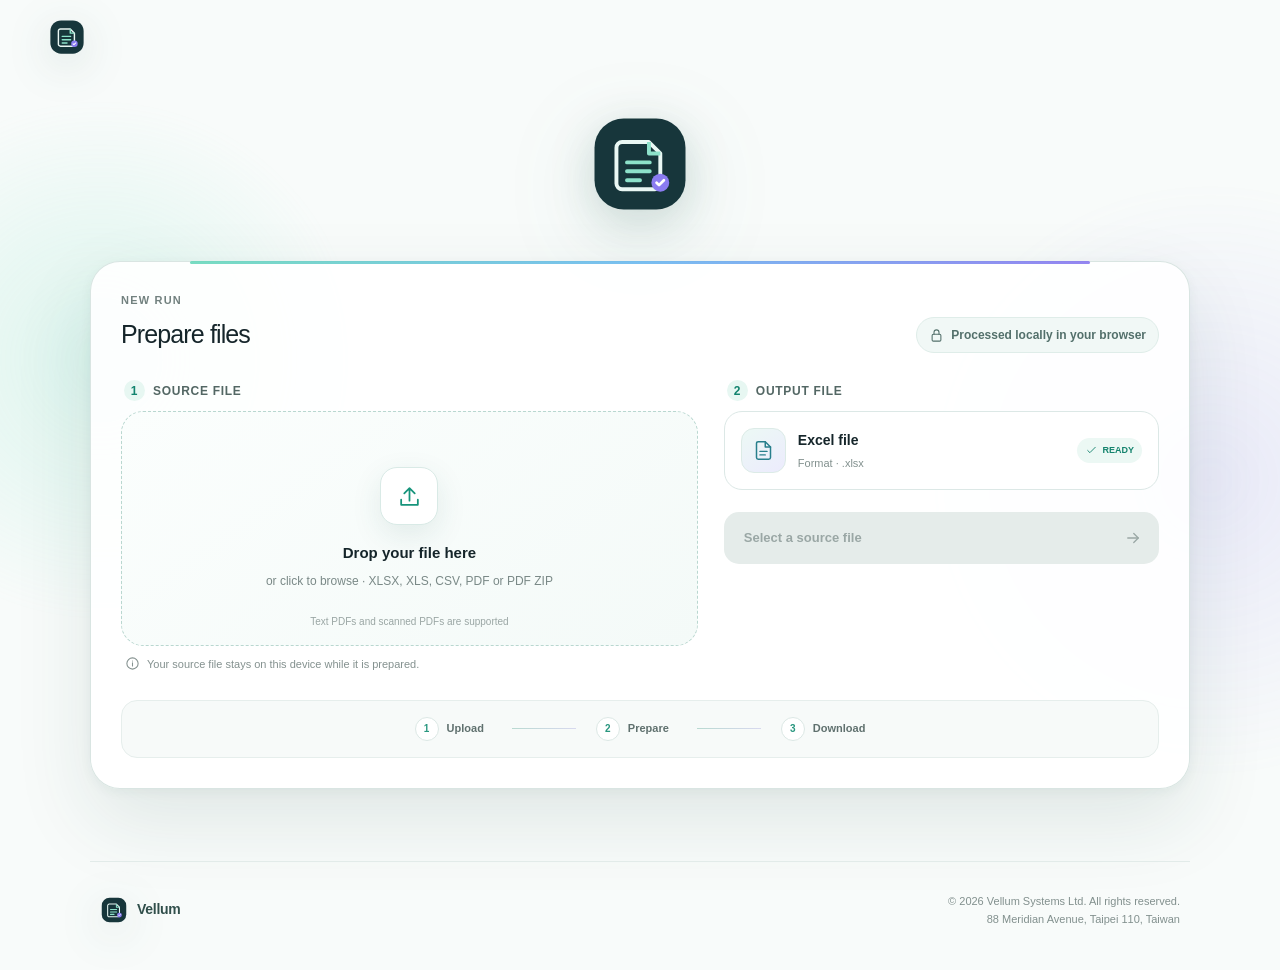
==== index.html @ 641e69f5 "Promote browser-verified coherent OCR ledger validation for direct invoice export" ====
<!doctype html>
<html lang="en">
  <head>
    <meta charset="UTF-8" />
    <meta http-equiv="Cache-Control" content="no-cache, no-store, must-revalidate" />
    <meta name="viewport" content="width=device-width, initial-scale=1.0" />
    <title>Vellum</title>
    <meta name="vellum-build" content="pdf-repair-20261020-r11" />
    <meta name="description" content="Prepare Excel files from Excel, CSV and PDF sources." />
    <meta property="og:title" content="Vellum" />
    <meta property="og:description" content="Files, precisely prepared." />
    <meta property="og:type" content="website" />
    <meta property="og:url" content="https://lulu8471.github.io/Vellum/" />
    <meta property="og:image" content="https://lulu8471.github.io/Vellum/og.png" />
    <meta property="og:image:width" content="1200" />
    <meta property="og:image:height" content="630" />
    <meta property="og:image:alt" content="Vellum document workspace" />
    <meta name="twitter:card" content="summary_large_image" />
    <meta name="twitter:title" content="Vellum" />
    <meta name="twitter:description" content="Files, precisely prepared." />
    <meta name="twitter:image" content="https://lulu8471.github.io/Vellum/og.png" />
    <link rel="icon" href="./favicon.svg" />
    <script type="module" crossorigin src="./assets/index-VELLUM-PDF11-20261020.js"></script>
    <link rel="stylesheet" crossorigin href="./assets/index-CRUICwTH.css">
  </head>
  <body>
    <div id="root"></div>
  </body>
</html>
---- assets/index-CRUICwTH.css ----
/*! tailwindcss v4.2.1 | MIT License | https://tailwindcss.com */
@layer properties{@supports (((-webkit-hyphens:none)) and (not (margin-trim:inline))) or ((-moz-orient:inline) and (not (color:rgb(from red r g b)))){*,:before,:after,::backdrop{--tw-rotate-x:initial;--tw-rotate-y:initial;--tw-rotate-z:initial;--tw-skew-x:initial;--tw-skew-y:initial;--tw-border-style:solid;--tw-shadow:0 0 #0000;--tw-shadow-color:initial;--tw-shadow-alpha:100%;--tw-inset-shadow:0 0 #0000;--tw-inset-shadow-color:initial;--tw-inset-shadow-alpha:100%;--tw-ring-color:initial;--tw-ring-shadow:0 0 #0000;--tw-inset-ring-color:initial;--tw-inset-ring-shadow:0 0 #0000;--tw-ring-inset:initial;--tw-ring-offset-width:0px;--tw-ring-offset-color:#fff;--tw-ring-offset-shadow:0 0 #0000;--tw-outline-style:solid;--tw-blur:initial;--tw-brightness:initial;--tw-contrast:initial;--tw-grayscale:initial;--tw-hue-rotate:initial;--tw-invert:initial;--tw-opacity:initial;--tw-saturate:initial;--tw-sepia:initial;--tw-drop-shadow:initial;--tw-drop-shadow-color:initial;--tw-drop-shadow-alpha:100%;--tw-drop-shadow-size:initial;--tw-backdrop-blur:initial;--tw-backdrop-brightness:initial;--tw-backdrop-contrast:initial;--tw-backdrop-grayscale:initial;--tw-backdrop-hue-rotate:initial;--tw-backdrop-invert:initial;--tw-backdrop-opacity:initial;--tw-backdrop-saturate:initial;--tw-backdrop-sepia:initial}}}@layer theme{:root,:host{--font-sans:ui-sans-serif, system-ui, sans-serif, "Apple Color Emoji", "Segoe UI Emoji", "Segoe UI Symbol", "Noto Color Emoji";--font-mono:ui-monospace, SFMono-Regular, Menlo, Monaco, Consolas, "Liberation Mono", "Courier New", monospace;--spacing:.25rem;--default-font-family:var(--font-sans);--default-mono-font-family:var(--font-mono)}}@layer base{*,:after,:before,::backdrop{box-sizing:border-box;border:0 solid;margin:0;padding:0}::file-selector-button{box-sizing:border-box;border:0 solid;margin:0;padding:0}html,:host{-webkit-text-size-adjust:100%;tab-size:4;line-height:1.5;font-family:var(--default-font-family,ui-sans-serif, system-ui, sans-serif, "Apple Color Emoji", "Segoe UI Emoji", "Segoe UI Symbol", "Noto Color Emoji");font-feature-settings:var(--default-font-feature-settings,normal);font-variation-settings:var(--default-font-variation-settings,normal);-webkit-tap-highlight-color:transparent}hr{height:0;color:inherit;border-top-width:1px}abbr:where([title]){-webkit-text-decoration:underline dotted;text-decoration:underline dotted}h1,h2,h3,h4,h5,h6{font-size:inherit;font-weight:inherit}a{color:inherit;-webkit-text-decoration:inherit;-webkit-text-decoration:inherit;-webkit-text-decoration:inherit;-webkit-text-decoration:inherit;text-decoration:inherit}b,strong{font-weight:bolder}code,kbd,samp,pre{font-family:var(--default-mono-font-family,ui-monospace, SFMono-Regular, Menlo, Monaco, Consolas, "Liberation Mono", "Courier New", monospace);font-feature-settings:var(--default-mono-font-feature-settings,normal);font-variation-settings:var(--default-mono-font-variation-settings,normal);font-size:1em}small{font-size:80%}sub,sup{vertical-align:baseline;font-size:75%;line-height:0;position:relative}sub{bottom:-.25em}sup{top:-.5em}table{text-indent:0;border-color:inherit;border-collapse:collapse}:-moz-focusring{outline:auto}progress{vertical-align:baseline}summary{display:list-item}ol,ul,menu{list-style:none}img,svg,video,canvas,audio,iframe,embed,object{vertical-align:middle;display:block}img,video{max-width:100%;height:auto}button,input,select,optgroup,textarea{font:inherit;font-feature-settings:inherit;font-variation-settings:inherit;letter-spacing:inherit;color:inherit;opacity:1;background-color:#0000;border-radius:0}::file-selector-button{font:inherit;font-feature-settings:inherit;font-variation-settings:inherit;letter-spacing:inherit;color:inherit;opacity:1;background-color:#0000;border-radius:0}:where(select:is([multiple],[size])) optgroup{font-weight:bolder}:where(select:is([multiple],[size])) optgroup option{padding-inline-start:20px}::file-selector-button{margin-inline-end:4px}::placeholder{opacity:1}@supports (not ((-webkit-appearance:-apple-pay-button))) or (contain-intrinsic-size:1px){::placeholder{color:currentColor}@supports (color:color-mix(in lab, red, red)){::placeholder{color:color-mix(in oklab, currentcolor 50%, transparent)}}}textarea{resize:vertical}::-webkit-search-decoration{-webkit-appearance:none}::-webkit-date-and-time-value{min-height:1lh;text-align:inherit}::-webkit-datetime-edit{display:inline-flex}::-webkit-datetime-edit-fields-wrapper{padding:0}::-webkit-datetime-edit{padding-block:0}::-webkit-datetime-edit-year-field{padding-block:0}::-webkit-datetime-edit-month-field{padding-block:0}::-webkit-datetime-edit-day-field{padding-block:0}::-webkit-datetime-edit-hour-field{padding-block:0}::-webkit-datetime-edit-minute-field{padding-block:0}::-webkit-datetime-edit-second-field{padding-block:0}::-webkit-datetime-edit-millisecond-field{padding-block:0}::-webkit-datetime-edit-meridiem-field{padding-block:0}::-webkit-calendar-picker-indicator{line-height:1}:-moz-ui-invalid{box-shadow:none}button,input:where([type=button],[type=reset],[type=submit]){appearance:button}::file-selector-button{appearance:button}::-webkit-inner-spin-button{height:auto}::-webkit-outer-spin-button{height:auto}[hidden]:where(:not([hidden=until-found])){display:none!important}}@layer components;@layer utilities{.invisible{visibility:hidden}.visible{visibility:visible}.absolute{position:absolute}.fixed{position:fixed}.relative{position:relative}.static{position:static}.start{inset-inline-start:var(--spacing)}.end{inset-inline-end:var(--spacing)}.block{display:block}.flex{display:flex}.hidden{display:none}.inline{display:inline}.table{display:table}.transform{transform:var(--tw-rotate-x,) var(--tw-rotate-y,) var(--tw-rotate-z,) var(--tw-skew-x,) var(--tw-skew-y,)}.truncate{text-overflow:ellipsis;white-space:nowrap;overflow:hidden}.border{border-style:var(--tw-border-style);border-width:1px}.italic{font-style:italic}.line-through{text-decoration-line:line-through}.overline{text-decoration-line:overline}.underline{text-decoration-line:underline}.ring{--tw-ring-shadow:var(--tw-ring-inset,) 0 0 0 calc(1px + var(--tw-ring-offset-width)) var(--tw-ring-color,currentcolor);box-shadow:var(--tw-inset-shadow), var(--tw-inset-ring-shadow), var(--tw-ring-offset-shadow), var(--tw-ring-shadow), var(--tw-shadow)}.outline{outline-style:var(--tw-outline-style);outline-width:1px}.filter{filter:var(--tw-blur,) var(--tw-brightness,) var(--tw-contrast,) var(--tw-grayscale,) var(--tw-hue-rotate,) var(--tw-invert,) var(--tw-saturate,) var(--tw-sepia,) var(--tw-drop-shadow,)}.backdrop-filter{-webkit-backdrop-filter:var(--tw-backdrop-blur,) var(--tw-backdrop-brightness,) var(--tw-backdrop-contrast,) var(--tw-backdrop-grayscale,) var(--tw-backdrop-hue-rotate,) var(--tw-backdrop-invert,) var(--tw-backdrop-opacity,) var(--tw-backdrop-saturate,) var(--tw-backdrop-sepia,);backdrop-filter:var(--tw-backdrop-blur,) var(--tw-backdrop-brightness,) var(--tw-backdrop-contrast,) var(--tw-backdrop-grayscale,) var(--tw-backdrop-hue-rotate,) var(--tw-backdrop-invert,) var(--tw-backdrop-opacity,) var(--tw-backdrop-saturate,) var(--tw-backdrop-sepia,)}}:root{--ink:#15252a;--muted:#67797d;--line:#dfe9e7;--paper:#fff;--soft:#f6faf9;--mint:#69d8bb;--mint-deep:#0d8b75;--violet:#8878ef;--blue:#6ab8ef}*{box-sizing:border-box}html{scroll-behavior:smooth}body{color:var(--ink);-webkit-font-smoothing:antialiased;background:#f8fbfa;margin:0;font-family:Inter,ui-sans-serif,-apple-system,BlinkMacSystemFont,Segoe UI,sans-serif}button,input{font:inherit}button{color:inherit}a{color:inherit;text-decoration:none}.site-shell{min-height:100vh;position:relative;overflow:hidden}.site-shell:before{content:"";opacity:.35;pointer-events:none;background-image:radial-gradient(#245f5317 .7px,#0000 .7px);background-size:22px 22px;position:absolute;inset:0;-webkit-mask-image:linear-gradient(#000,#0000 52%);mask-image:linear-gradient(#000,#0000 52%)}.ambient{filter:blur(4px);pointer-events:none;border-radius:999px;position:absolute}.ambient-one{background:radial-gradient(circle,#79e2c438,#0000 68%);width:540px;height:540px;top:90px;left:-170px}.ambient-two{background:radial-gradient(circle,#8878ef21,#0000 68%);width:620px;height:620px;top:170px;right:-240px}.topbar{z-index:5;grid-template-columns:1fr auto;align-items:center;max-width:1240px;height:74px;margin:0 auto;padding:0 28px;display:grid;position:relative}.brand{letter-spacing:-.03em;align-items:center;gap:9px;width:fit-content;font-size:18px;font-weight:650;display:inline-flex}.brand b{color:var(--mint-deep);font-weight:800}.brand-only{line-height:0}.brand-symbol{filter:drop-shadow(0 10px 22px #1f574d29);display:block}.main-nav{-webkit-backdrop-filter:blur(14px);backdrop-filter:blur(14px);background:#ffffffad;border:1px solid #dce8e5e6;border-radius:999px;align-items:center;gap:3px;padding:4px;display:flex}.main-nav a{color:#70807f;border-radius:999px;padding:8px 16px;font-size:13px;font-weight:600;transition:all .2s}.main-nav a:hover,.main-nav a.active{color:var(--ink);background:#fff;box-shadow:0 3px 14px #19383314}.icon-button{border:1px solid var(--line);cursor:pointer;background:#fffc;border-radius:12px;justify-content:center;justify-self:end;align-items:center;width:40px;height:40px;display:inline-flex}.icon{flex:none;display:block}.intro{text-align:center;z-index:2;max-width:900px;margin:84px auto 46px;padding:0 28px;position:relative}.logo-intro{margin-top:38px;margin-bottom:38px}.hero-symbol{filter:drop-shadow(0 22px 44px #28675b1f);display:inline-flex}.eyebrow{color:#647977;letter-spacing:.08em;text-transform:uppercase;align-items:center;gap:9px;font-size:12px;font-weight:700;display:inline-flex}.eyebrow i{background:var(--mint);border-radius:99px;width:6px;height:6px;box-shadow:0 0 0 5px #69d8bb29}.intro h1{color:#173036;letter-spacing:-.06em;margin:22px auto 24px;font-size:clamp(44px,6vw,72px);font-weight:680;line-height:1.02}.intro h1 span{color:#0000;background:linear-gradient(90deg,#159379 8%,#4d9bc5 52%,#7667df 94%);-webkit-background-clip:text;background-clip:text}.intro p{color:var(--muted);max-width:720px;margin:0 auto;font-size:17px;line-height:1.75}.workspace-card{z-index:2;background:#ffffffe6;border:1px solid #d7e4e1f2;border-radius:30px;max-width:1100px;margin:0 auto;padding:30px;position:relative;box-shadow:0 32px 80px #1c463e1c,0 3px 12px #1c463e0d}.workspace-card:before{background:linear-gradient(90deg, var(--mint), var(--blue), var(--violet));content:"";opacity:.9;border-radius:99px;height:3px;position:absolute;top:-1px;left:9%;right:9%}.workspace-head,.section-heading{justify-content:space-between;align-items:flex-end;gap:28px;display:flex}.step-kicker{color:#72817f;letter-spacing:.11em;text-transform:uppercase;margin-bottom:7px;font-size:11px;font-weight:750;display:block}.workspace-head h2,.section-heading h2,.rulebook-title h2{letter-spacing:-.035em;margin:0;font-size:25px}.privacy-pill{color:#53706b;background:#f1f8f6;border:1px solid #dfede9;border-radius:999px;align-items:center;gap:7px;padding:8px 12px;font-size:12px;font-weight:600;display:flex}.workspace-grid{grid-template-columns:1.14fr .86fr;gap:26px;margin-top:27px;display:grid}.field-label{color:#536764;text-transform:uppercase;letter-spacing:.06em;align-items:center;gap:8px;margin:0 0 10px 3px;font-size:12px;font-weight:700;display:flex}.field-label>span{color:#12836e;background:#e7f7f2;border-radius:50%;justify-content:center;align-items:center;width:21px;height:21px;display:inline-flex}.dropzone{cursor:pointer;background:linear-gradient(145deg,#fbfefd,#f4faf8);border:1px dashed #b9d7d0;border-radius:22px;flex-direction:column;justify-content:center;align-items:center;width:100%;height:235px;padding:26px;transition:all .2s;display:flex;position:relative}.dropzone:hover,.dropzone.dragging{background:#f1fbf8;border-color:#4bbfa3;transform:translateY(-1px);box-shadow:inset 0 0 0 3px #5bcbb014}.dropzone input{opacity:0;width:1px;height:1px;position:absolute}.upload-orbit{color:#16947b;background:#fff;border:1px solid #d9eae6;border-radius:17px;justify-content:center;align-items:center;width:58px;height:58px;margin-bottom:17px;display:flex;box-shadow:0 10px 30px #225d511a}.dropzone.has-file .upload-orbit{color:#fff;background:linear-gradient(145deg,#1ca789,#62cdb2)}.dropzone strong{text-overflow:ellipsis;white-space:nowrap;max-width:90%;margin-bottom:7px;font-size:15px;font-weight:700;overflow:hidden}.dropzone small{color:#7a8987;font-size:12px}.dropzone em{color:#9aa6a4;font-size:10px;font-style:normal;position:absolute;bottom:16px}.micro-note{color:#84918f;align-items:flex-start;gap:7px;margin:10px 4px 0;font-size:11px;line-height:1.5;display:flex}.profile-select{cursor:pointer;text-align:left;background:#fff;border:1px solid #dce8e6;border-radius:18px;align-items:center;width:100%;padding:16px;display:flex}.profile-ready{color:#14836d;text-transform:uppercase;background:#ecf8f4;border-radius:999px;align-items:center;gap:4px;margin-left:auto;padding:6px 8px;font-size:9px;font-weight:750;display:inline-flex}.profile-icon{color:#287f8c;background:linear-gradient(145deg,#ecf9f5,#ecebfd);border:1px solid #dcebe7;border-radius:13px;justify-content:center;align-items:center;width:45px;height:45px;display:inline-flex}.profile-copy{flex-direction:column;flex:1;gap:4px;margin-left:12px;display:flex}.profile-copy strong{font-size:14px}.profile-copy small{color:#82908e;font-size:11px}.template-column .run-button{margin-top:22px}.rule-chips{flex-wrap:wrap;gap:7px;margin:15px 0 23px;display:flex}.rule-chips span{color:#5f7270;background:#f4f7f7;border:1px solid #e5ecea;border-radius:999px;align-items:center;gap:4px;padding:6px 8px;font-size:10px;font-weight:650;display:inline-flex}.rule-chips .icon{color:#159277}.run-button{color:#fff;cursor:pointer;background:linear-gradient(115deg,#168f77,#477fa2 52%,#6a5bd5);border:0;border-radius:15px;justify-content:space-between;align-items:center;width:100%;min-height:52px;padding:0 17px 0 20px;font-size:13px;font-weight:700;transition:all .2s;display:flex;box-shadow:0 15px 30px #33707338}.run-button:hover:not(:disabled){transform:translateY(-1px);box-shadow:0 18px 34px #33707347}.run-button:disabled{box-shadow:none;color:#9aa7a5;cursor:not-allowed;background:#e5ecea}.inline-error{color:#a3483d;background:#fff5f3;border:1px solid #f0d5d0;border-radius:12px;align-items:flex-start;gap:7px;margin-top:11px;padding:10px 11px;font-size:11px;line-height:1.45;display:flex}.flow-strip{background:#f7faf9;border:1px solid #e6eeec;border-radius:16px;justify-content:center;align-items:center;min-height:58px;margin-top:27px;padding:10px 18px;display:flex}.flow-step{color:#5f706e;align-items:center;gap:8px;font-size:11px;display:flex}.flow-step span{color:#29977f;background:#fff;border:1px solid #dce8e5;border-radius:50%;justify-content:center;align-items:center;width:24px;height:24px;font-size:10px;font-weight:750;display:flex}.flow-step i{background:linear-gradient(90deg,#b9d9d1,#d8d9ef);width:clamp(25px,5vw,68px);height:1px;margin:0 20px}.flow-step.current span{color:#fff;background:#168f77;border-color:#168f77;box-shadow:0 0 0 4px #168f771f}.flow-step.complete span{color:#11826c;background:#e4f7f1;border-color:#bfe4d9}.results-panel{z-index:2;background:#ffffffeb;border:1px solid #dce8e5;border-radius:30px;max-width:1100px;margin:38px auto 0;padding:30px;scroll-margin-top:26px;position:relative;box-shadow:0 25px 70px #1c463e17}.results-head{justify-content:space-between;align-items:center;gap:20px;display:flex}.result-state{align-items:center;gap:13px;display:flex}.result-state>span{border-radius:13px;justify-content:center;align-items:center;width:42px;height:42px;display:flex}.result-state.ready>span{color:#12846e;background:#e7f8f3}.result-state.needs-review>span{color:#b76d22;background:#fff1e4}.result-state small{color:#798986;letter-spacing:.08em;text-transform:uppercase;margin-bottom:4px;font-size:10px;font-weight:750;display:block}.result-state h2{letter-spacing:-.03em;margin:0;font-size:21px}.text-button{color:#3e6c64;cursor:pointer;background:0 0;border:0;padding:9px 4px;font-size:11px;font-weight:700}.text-button:hover{color:#11816b}.metric-grid{grid-template-columns:repeat(4,1fr);gap:11px;margin-top:25px;display:grid}.metric-grid article{background:#f7faf9;border:1px solid #e5ecea;border-radius:16px;flex-direction:column;min-height:112px;padding:16px;display:flex}.metric-grid span{color:#73827f;text-transform:uppercase;letter-spacing:.06em;font-size:10px;font-weight:700}.metric-grid strong{letter-spacing:-.04em;margin:8px 0 5px;font-size:25px}.metric-grid small{color:#8b9896;text-overflow:ellipsis;white-space:nowrap;max-width:100%;font-size:9px;line-height:1.4;overflow:hidden}.results-grid{grid-template-columns:1.35fr .65fr;gap:14px;margin-top:14px;display:grid}.validation-card,.output-card,.preview-card,.issues-card{background:#fff;border:1px solid #e2ebe9;border-radius:19px;padding:20px}.panel-title{justify-content:space-between;align-items:flex-end;gap:20px;display:flex}.panel-title h3,.output-card h3{letter-spacing:-.02em;margin:0;font-size:15px}.summary-status,.sort-pill,.issue-count{white-space:nowrap;border-radius:999px;padding:6px 8px;font-size:9px;font-weight:750}.summary-status.good{color:#137c68;background:#e7f7f2}.summary-status.warn{color:#a7641d;background:#fff5e7}.summary-status.bad{color:#ae4a3d;background:#fff0ed}.check-list{margin-top:13px}.check-row{border-top:1px solid #edf2f1;grid-template-columns:30px minmax(140px,.9fr) 1fr;align-items:center;gap:10px;min-height:56px;display:grid}.check-row:first-child{border-top:0}.check-icon{border-radius:9px;justify-content:center;align-items:center;width:28px;height:28px;display:flex}.check-icon.pass,.check-icon.adjusted{color:#11856e;background:#e9f8f3}.check-icon.warning{color:#b37227;background:#fff4df}.check-icon.error{color:#b44b3d;background:#ffefec}.check-row strong{margin-bottom:3px;font-size:11px;display:block}.check-row small{color:#8b9795;font-size:9px;display:block}.check-row em{text-align:right;justify-self:end;font-size:9px;font-style:normal}.check-row em.pass{color:#41776e}.check-row em.adjusted{color:#3f69a0}.check-row em.warning{color:#a4631e}.check-row em.error{color:#ae4a3e}.output-card{color:#fff;background:linear-gradient(155deg,#18353a,#1d3f43);position:relative;overflow:hidden}.output-card:after{content:"";background:radial-gradient(circle,#6bdabd2e,#0000 66%);width:260px;height:260px;position:absolute;top:-100px;right:-100px}.output-card>*{z-index:1;position:relative}.output-icon{color:#8de2ca;background:#ffffff17;border:1px solid #ffffff1a;border-radius:13px;justify-content:center;align-items:center;width:47px;height:47px;margin-bottom:17px;display:flex}.output-card .step-kicker{color:#8fb2ac}.output-card h3{overflow-wrap:anywhere}.output-card p{color:#a9bfba;margin:11px 0 17px;font-size:10px;line-height:1.6}.output-card dl{border-top:1px solid #ffffff17;border-bottom:1px solid #ffffff17;margin:0 0 17px;padding:10px 0}.output-card dl div{justify-content:space-between;align-items:center;min-height:27px;display:flex}.output-card dt{color:#90aaa4;font-size:9px}.output-card dd{color:#e7f8f4;margin:0;font-size:10px;font-weight:650}.download-button{color:#102a2d;cursor:pointer;background:linear-gradient(110deg,#5dd1b1,#7b91ed);border:0;border-radius:12px;justify-content:center;align-items:center;gap:8px;width:100%;min-height:43px;padding:0 12px;font-size:10px;font-weight:800;text-decoration:none;display:flex}.download-button:disabled{color:#89a39d;cursor:not-allowed;background:#ffffff1a}.simple-result{justify-content:center;margin-top:24px;display:flex}.simple-output{text-align:center;width:100%;max-width:560px;padding:27px}.simple-output .output-icon{margin-left:auto;margin-right:auto}.simple-output p{max-width:380px;margin:13px auto 22px;font-size:11px}.simple-output.blocked{background:linear-gradient(155deg,#3b302b,#453832)}.preview-card,.issues-card{margin-top:14px}.sort-pill{color:#40736a;background:#eef7f4}.preview-scroll{margin-top:14px;overflow-x:auto}.preview-card table{border-collapse:collapse;width:100%;min-width:870px}.preview-card th{color:#71817e;letter-spacing:.06em;text-align:left;text-transform:uppercase;background:#f5f8f7;padding:9px 10px;font-size:8px}.preview-card th:first-child{border-radius:9px 0 0 9px}.preview-card th:last-child{border-radius:0 9px 9px 0}.preview-card td{color:#4c615d;white-space:nowrap;border-bottom:1px solid #edf2f1;padding:11px 10px;font-size:9px}.preview-card tbody tr:last-child td{border-bottom:0}.adjusted-tag{color:#6754c7;text-transform:uppercase;background:#eeecff;border-radius:99px;margin-left:6px;padding:3px 5px;font-size:7px;font-weight:750}.issue-count{color:#6d7c79;background:#f3f6f5}.issue-list{margin-top:13px}.issue-row{border-top:1px solid #edf2f1;grid-template-columns:64px 48px 1fr;align-items:flex-start;gap:10px;padding:11px 0;display:grid}.issue-row:first-child{border-top:0}.severity{text-align:center;text-transform:uppercase;border-radius:999px;padding:5px 7px;font-size:7px;font-weight:800}.severity.fixed{color:#6655bf;background:#ebe9ff}.severity.warning{color:#aa6720;background:#fff3df}.severity.error{color:#ab493c;background:#ffefec}.row-ref{color:#899693;padding-top:4px;font-size:9px}.issue-row strong{margin-bottom:3px;font-size:10px;display:block}.issue-row p{color:#788784;margin:0;font-size:9px;line-height:1.5}.issue-row p span{color:#456f67;font-weight:650}.result-error{margin-top:14px}.quality-section,.rulebook-panel{z-index:2;max-width:1100px;margin:118px auto 0;padding:0 10px;position:relative}.section-heading>p{color:var(--muted);max-width:370px;margin:0;font-size:13px;line-height:1.7}.quality-grid{grid-template-columns:repeat(4,1fr);gap:13px;margin-top:28px;display:grid}.quality-card{background:#ffffffb3;border:1px solid #e1eae8;border-radius:18px;align-items:flex-start;gap:12px;min-height:118px;padding:19px;display:flex}.quality-check{color:#148970;background:#e6f8f2;border-radius:10px;justify-content:center;align-items:center;width:32px;height:32px;display:flex}.quality-card h3{margin:1px 0 7px;font-size:13px}.quality-card p{color:#7d8c89;margin:0;font-size:11px;line-height:1.55}.rulebook-panel{color:#fff;background:#183238;border-radius:28px;margin-top:78px;padding:30px;overflow:hidden}.rulebook-panel:after{content:"";background:radial-gradient(circle,#6cdcbe2e,#0000 68%);width:340px;height:340px;position:absolute;top:-180px;right:-120px}.rulebook-title{z-index:1;align-items:center;gap:14px;display:flex;position:relative}.rulebook-title .step-kicker{color:#8fb3ac}.rule-table{z-index:1;border:1px solid #ffffff1a;border-radius:16px;margin-top:24px;position:relative;overflow:hidden}.rule-row{border-top:1px solid #ffffff14;grid-template-columns:1fr 1fr 1.25fr;align-items:center;gap:18px;min-height:52px;padding:0 18px;font-size:11px;display:grid}.rule-row:first-child{border-top:0}.rule-row span{color:#b4c7c3}.rule-row strong{color:#e0fff6;font-weight:650}.rule-header{background:#ffffff0a;min-height:38px}.rule-header span{color:#789b94;letter-spacing:.09em;text-transform:uppercase;font-size:9px;font-weight:750}footer{color:#82908e;z-index:2;border-top:1px solid #e2ebe9;justify-content:space-between;align-items:center;max-width:1100px;margin:72px auto 0;padding:30px 10px 42px;font-size:11px;display:flex;position:relative}.footer-branding{color:#314f4b;align-items:center;gap:9px;font-size:14px;display:flex}.footer-branding strong{letter-spacing:-.02em;font-weight:700}.footer-copy{text-align:right;line-height:1.65}footer p,footer address{margin:0;font-style:normal}@media (width<=900px){.topbar{grid-template-columns:1fr auto}.main-nav{display:none}.intro{margin-top:36px}.workspace-card{border-radius:24px;margin-left:16px;margin-right:16px;padding:23px}.workspace-grid{grid-template-columns:1fr}.results-panel{border-radius:24px;margin-left:16px;margin-right:16px;padding:23px}.metric-grid{grid-template-columns:repeat(2,1fr)}.results-grid{grid-template-columns:1fr}.quality-section,.rulebook-panel{margin-left:16px;margin-right:16px}.quality-grid{grid-template-columns:repeat(2,1fr)}}@media (width<=600px){.topbar{height:66px;padding:0 18px}.intro{margin-top:30px;padding:0 19px}.intro h1{font-size:42px}.intro p{font-size:14px}.workspace-head,.section-heading,.results-head,.panel-title{flex-direction:column;align-items:flex-start}.metric-grid{grid-template-columns:1fr}.check-row{grid-template-columns:30px 1fr;padding:9px 0}.check-row em{text-align:left;grid-column:2;justify-self:start}.issue-row{grid-template-columns:64px 1fr}.issue-row>div{grid-column:1/-1}.privacy-pill,.flow-step b{display:none}.flow-step i{width:24px;margin:0 9px}.quality-grid{grid-template-columns:1fr}.rulebook-panel{padding:22px 17px}.rulebook-title{align-items:flex-start}.rule-row{grid-template-columns:1fr;align-items:flex-start;gap:5px;padding:13px 15px}.rule-header{display:none}footer{flex-direction:column;align-items:flex-start;gap:13px;margin-left:16px;margin-right:16px}.footer-copy{text-align:left}}@media (prefers-reduced-motion:reduce){*{scroll-behavior:auto!important;transition:none!important}}@property --tw-rotate-x{syntax:"*";inherits:false}@property --tw-rotate-y{syntax:"*";inherits:false}@property --tw-rotate-z{syntax:"*";inherits:false}@property --tw-skew-x{syntax:"*";inherits:false}@property --tw-skew-y{syntax:"*";inherits:false}@property --tw-border-style{syntax:"*";inherits:false;initial-value:solid}@property --tw-shadow{syntax:"*";inherits:false;initial-value:0 0 #0000}@property --tw-shadow-color{syntax:"*";inherits:false}@property --tw-shadow-alpha{syntax:"<percentage>";inherits:false;initial-value:100%}@property --tw-inset-shadow{syntax:"*";inherits:false;initial-value:0 0 #0000}@property --tw-inset-shadow-color{syntax:"*";inherits:false}@property --tw-inset-shadow-alpha{syntax:"<percentage>";inherits:false;initial-value:100%}@property --tw-ring-color{syntax:"*";inherits:false}@property --tw-ring-shadow{syntax:"*";inherits:false;initial-value:0 0 #0000}@property --tw-inset-ring-color{syntax:"*";inherits:false}@property --tw-inset-ring-shadow{syntax:"*";inherits:false;initial-value:0 0 #0000}@property --tw-ring-inset{syntax:"*";inherits:false}@property --tw-ring-offset-width{syntax:"<length>";inherits:false;initial-value:0}@property --tw-ring-offset-color{syntax:"*";inherits:false;initial-value:#fff}@property --tw-ring-offset-shadow{syntax:"*";inherits:false;initial-value:0 0 #0000}@property --tw-outline-style{syntax:"*";inherits:false;initial-value:solid}@property --tw-blur{syntax:"*";inherits:false}@property --tw-brightness{syntax:"*";inherits:false}@property --tw-contrast{syntax:"*";inherits:false}@property --tw-grayscale{syntax:"*";inherits:false}@property --tw-hue-rotate{syntax:"*";inherits:false}@property --tw-invert{syntax:"*";inherits:false}@property --tw-opacity{syntax:"*";inherits:false}@property --tw-saturate{syntax:"*";inherits:false}@property --tw-sepia{syntax:"*";inherits:false}@property --tw-drop-shadow{syntax:"*";inherits:false}@property --tw-drop-shadow-color{syntax:"*";inherits:false}@property --tw-drop-shadow-alpha{syntax:"<percentage>";inherits:false;initial-value:100%}@property --tw-drop-shadow-size{syntax:"*";inherits:false}@property --tw-backdrop-blur{syntax:"*";inherits:false}@property --tw-backdrop-brightness{syntax:"*";inherits:false}@property --tw-backdrop-contrast{syntax:"*";inherits:false}@property --tw-backdrop-grayscale{syntax:"*";inherits:false}@property --tw-backdrop-hue-rotate{syntax:"*";inherits:false}@property --tw-backdrop-invert{syntax:"*";inherits:false}@property --tw-backdrop-opacity{syntax:"*";inherits:false}@property --tw-backdrop-saturate{syntax:"*";inherits:false}@property --tw-backdrop-sepia{syntax:"*";inherits:false}
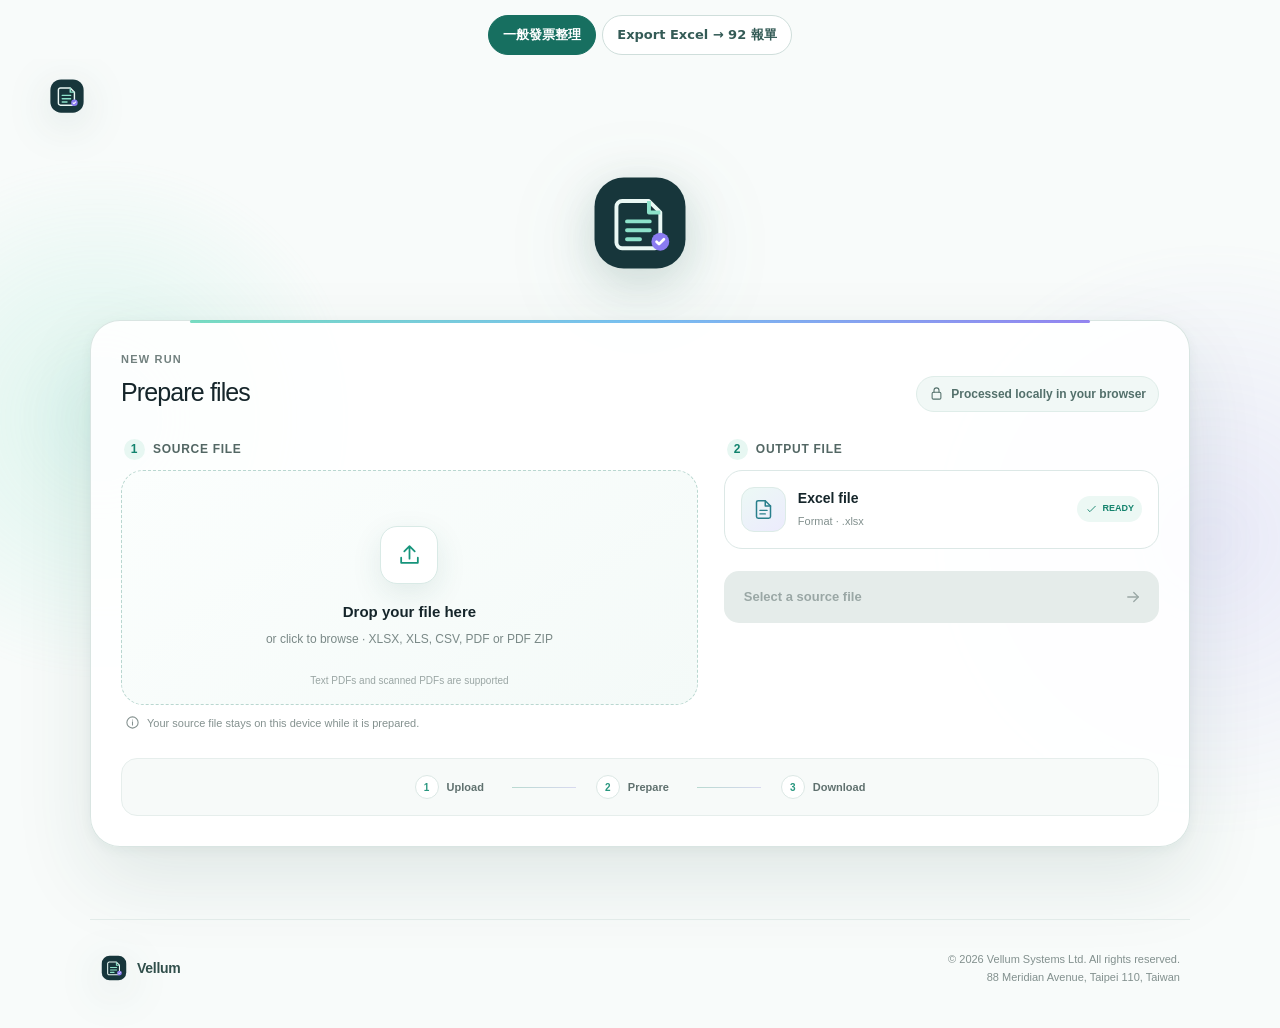
==== commit a38ec08f: "Add isolated source-Excel Export 92 mode with origin comparison (R16)" ====
--- a/index.html
+++ b/index.html
@@ -5,7 +5,7 @@
     <meta http-equiv="Cache-Control" content="no-cache, no-store, must-revalidate" />
     <meta name="viewport" content="width=device-width, initial-scale=1.0" />
     <title>Vellum</title>
-    <meta name="vellum-build" content="pdf-repair-20261020-r11" />
+    <meta name="vellum-build" content="bounded-ocr-20261029-r15" />
     <meta name="description" content="Prepare Excel files from Excel, CSV and PDF sources." />
     <meta property="og:title" content="Vellum" />
     <meta property="og:description" content="Files, precisely prepared." />
@@ -20,10 +20,12 @@
     <meta name="twitter:description" content="Files, precisely prepared." />
     <meta name="twitter:image" content="https://lulu8471.github.io/Vellum/og.png" />
     <link rel="icon" href="./favicon.svg" />
-    <script type="module" crossorigin src="./assets/index-VELLUM-PDF11-20261020.js"></script>
+    <script type="module" crossorigin src="./assets/index-VELLUM-BOUNDED15-20261029.js"></script>
     <link rel="stylesheet" crossorigin href="./assets/index-CRUICwTH.css">
+    <link rel="stylesheet" href="./assets/mode-navigation.css">
   </head>
   <body>
+    <nav class="vellum-mode-navigation" aria-label="整理模式"><a href="./" aria-current="page">一般發票整理</a><a href="./export-92.html">Export Excel → 92 報單</a></nav>
     <div id="root"></div>
   </body>
 </html>
--- a/assets/mode-navigation.css
+++ b/assets/mode-navigation.css
@@ -0,0 +1 @@
+.vellum-mode-navigation{box-sizing:border-box;position:relative;z-index:2;display:flex;justify-content:center;gap:6px;flex-wrap:wrap;padding:15px 16px 4px;font:600 13px/1.5 system-ui,-apple-system,BlinkMacSystemFont,"Segoe UI",sans-serif}.vellum-mode-navigation a{color:#345b56;text-decoration:none;padding:9px 14px;border:1px solid #cfdedb;border-radius:999px;background:#fff}.vellum-mode-navigation a[aria-current=page]{color:#fff;background:#176f60;border-color:#176f60}.vellum-mode-navigation a:focus-visible{outline:3px solid #9bbff3;outline-offset:3px}
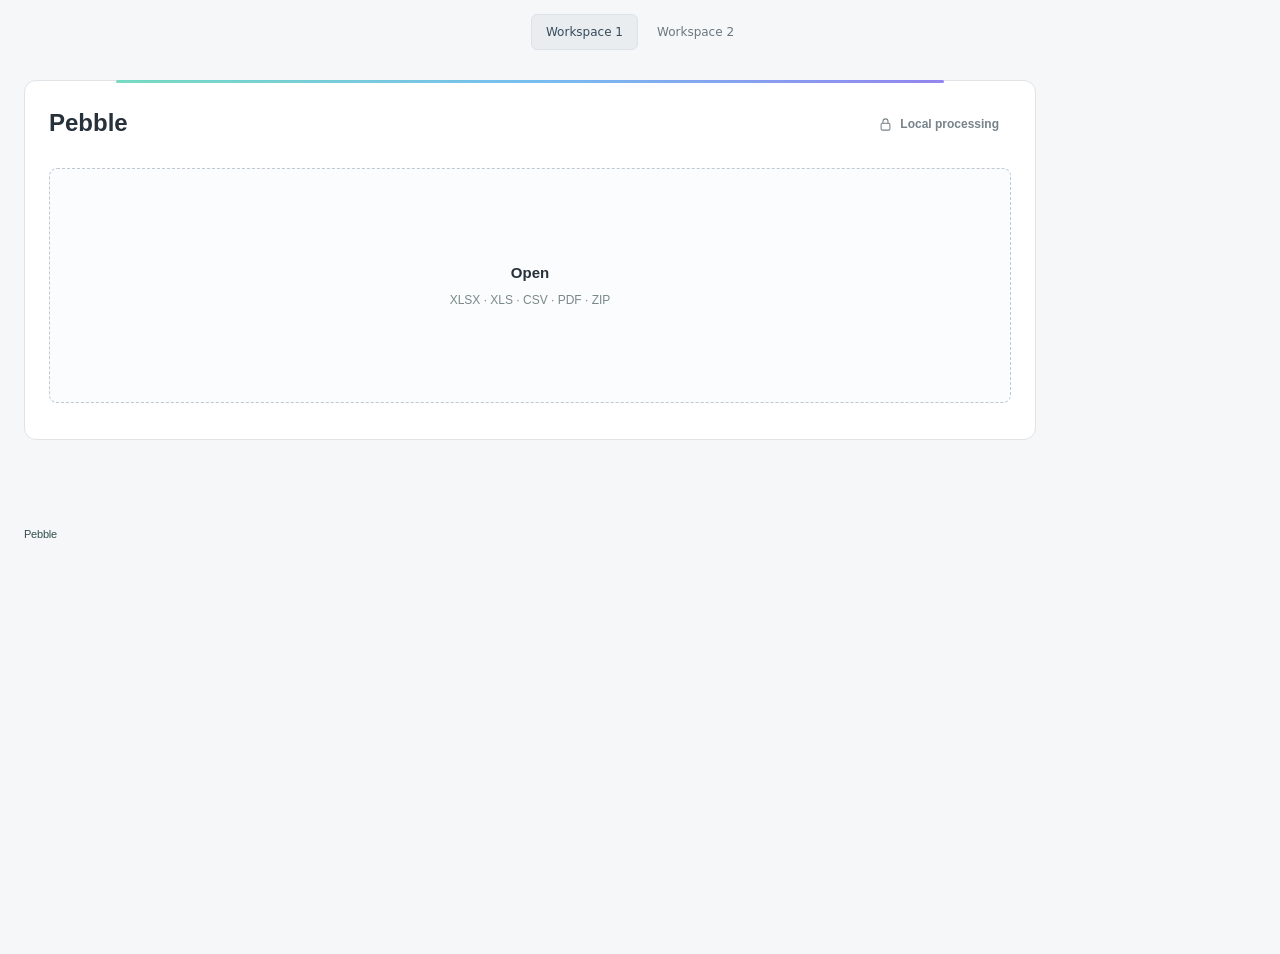
==== commit 68c14098: "Simplify both workspaces as Pebble with automatic Open and unchanged outputs (R17)" ====
--- a/index.html
+++ b/index.html
@@ -4,28 +4,25 @@
     <meta charset="UTF-8" />
     <meta http-equiv="Cache-Control" content="no-cache, no-store, must-revalidate" />
     <meta name="viewport" content="width=device-width, initial-scale=1.0" />
-    <title>Vellum</title>
-    <meta name="vellum-build" content="bounded-ocr-20261029-r15" />
-    <meta name="description" content="Prepare Excel files from Excel, CSV and PDF sources." />
-    <meta property="og:title" content="Vellum" />
-    <meta property="og:description" content="Files, precisely prepared." />
+    <title>Pebble</title>
+    <meta name="vellum-build" content="pebble-ui-20261030-r17" />
+    <meta name="description" content="A local file workspace." />
+    <meta property="og:title" content="Pebble" />
+    <meta property="og:description" content="A local file workspace." />
     <meta property="og:type" content="website" />
     <meta property="og:url" content="https://lulu8471.github.io/Vellum/" />
-    <meta property="og:image" content="https://lulu8471.github.io/Vellum/og.png" />
-    <meta property="og:image:width" content="1200" />
-    <meta property="og:image:height" content="630" />
-    <meta property="og:image:alt" content="Vellum document workspace" />
     <meta name="twitter:card" content="summary_large_image" />
-    <meta name="twitter:title" content="Vellum" />
-    <meta name="twitter:description" content="Files, precisely prepared." />
-    <meta name="twitter:image" content="https://lulu8471.github.io/Vellum/og.png" />
-    <link rel="icon" href="./favicon.svg" />
-    <script type="module" crossorigin src="./assets/index-VELLUM-BOUNDED15-20261029.js"></script>
+    <meta name="twitter:title" content="Pebble" />
+    <meta name="twitter:description" content="A local file workspace." />
+    <link rel="icon" href="./pebble.svg" />
+    <script type="importmap">{"imports":{"./assets/index-VELLUM-BOUNDED15-20261029.js":"./assets/index-PEBBLE17-20261030.js"}}</script>
+    <script type="module" crossorigin src="./assets/index-PEBBLE17-20261030.js"></script>
     <link rel="stylesheet" crossorigin href="./assets/index-CRUICwTH.css">
-    <link rel="stylesheet" href="./assets/mode-navigation.css">
+    <link rel="stylesheet" href="./assets/mode-navigation.css?v=r17">
+    <link rel="stylesheet" href="./assets/pebble-home.css">
   </head>
   <body>
-    <nav class="vellum-mode-navigation" aria-label="整理模式"><a href="./" aria-current="page">一般發票整理</a><a href="./export-92.html">Export Excel → 92 報單</a></nav>
+    <nav class="vellum-mode-navigation" aria-label="Workspace"><a href="./" aria-current="page">Workspace 1</a><a href="./pebble.html">Workspace 2</a></nav>
     <div id="root"></div>
   </body>
 </html>
--- a/assets/mode-navigation.css
+++ b/assets/mode-navigation.css
@@ -1 +1 @@
-.vellum-mode-navigation{box-sizing:border-box;position:relative;z-index:2;display:flex;justify-content:center;gap:6px;flex-wrap:wrap;padding:15px 16px 4px;font:600 13px/1.5 system-ui,-apple-system,BlinkMacSystemFont,"Segoe UI",sans-serif}.vellum-mode-navigation a{color:#345b56;text-decoration:none;padding:9px 14px;border:1px solid #cfdedb;border-radius:999px;background:#fff}.vellum-mode-navigation a[aria-current=page]{color:#fff;background:#176f60;border-color:#176f60}.vellum-mode-navigation a:focus-visible{outline:3px solid #9bbff3;outline-offset:3px}
+.vellum-mode-navigation{box-sizing:border-box;position:relative;z-index:2;display:flex;justify-content:center;gap:4px;flex-wrap:wrap;padding:14px 16px 4px;font:500 12px/1.5 system-ui,-apple-system,BlinkMacSystemFont,"Segoe UI",sans-serif}.vellum-mode-navigation a{color:#687783;text-decoration:none;padding:8px 14px;border:1px solid transparent;border-radius:6px;background:transparent}.vellum-mode-navigation a[aria-current=page]{color:#354b5d;background:#e9edf0;border-color:#dce2e7}.vellum-mode-navigation a:focus-visible{outline:3px solid #8baac3;outline-offset:3px}
--- a/assets/pebble-home.css
+++ b/assets/pebble-home.css
@@ -0,0 +1,2 @@
+/* Presentation only: source readers, validation, cancellation and output are unchanged. */
+body{background:#f6f7f8!important;color:#26313b}.site-shell{max-width:1060px;padding:26px 24px 36px}.ambient,.topbar,.logo-intro,.step-kicker,.field-label,.micro-note,.profile-select,.flow-strip,.output-icon,.footer-branding svg,.footer-copy{display:none!important}.workspace-card,.results-panel{border:1px solid #e0e4e7;border-radius:12px;background:#fff;box-shadow:none;padding:24px}.workspace-head h2{font-size:24px;font-weight:600;letter-spacing:0}.workspace-grid{grid-template-columns:1fr;gap:12px}.template-column{min-width:0}.dropzone{min-height:96px;border-radius:8px;background:#fbfcfd;border-color:#bfc8d0;box-shadow:none}.dropzone .upload-orbit,.dropzone em{display:none}.dropzone strong{font-size:15px}.dropzone small{font-size:12px}.privacy-pill{font-size:12px;background:none;border:0;color:#77828a}.run-button{background:none;color:#52616d;padding:0;margin:0;text-align:left;box-shadow:none;font-size:13px;min-height:0}.run-button svg{display:none}.download-button{background:#344b5d;border-radius:7px;box-shadow:none}.output-card{border:0;background:none;box-shadow:none;padding:0}.output-card h3{font-size:14px;overflow-wrap:anywhere}.output-card>p{font-size:12px}.results-panel{margin-top:16px}.results-head h2{font-size:18px}.results-head small{display:none}.local-run-controls p{font-size:12px!important}.site-shell footer{border:0;padding:14px 0 0;color:#7b858e}.footer-branding strong{font-size:11px;font-weight:400}.dropzone input{opacity:0}.inline-error{overflow-wrap:anywhere}@media(max-width:600px){.site-shell{padding:18px 14px 28px}.workspace-card,.results-panel{padding:18px 15px}.workspace-head{gap:12px}.workspace-head h2{font-size:23px}.privacy-pill{font-size:11px}.results-head{flex-wrap:wrap}.output-card .download-button{width:100%}}
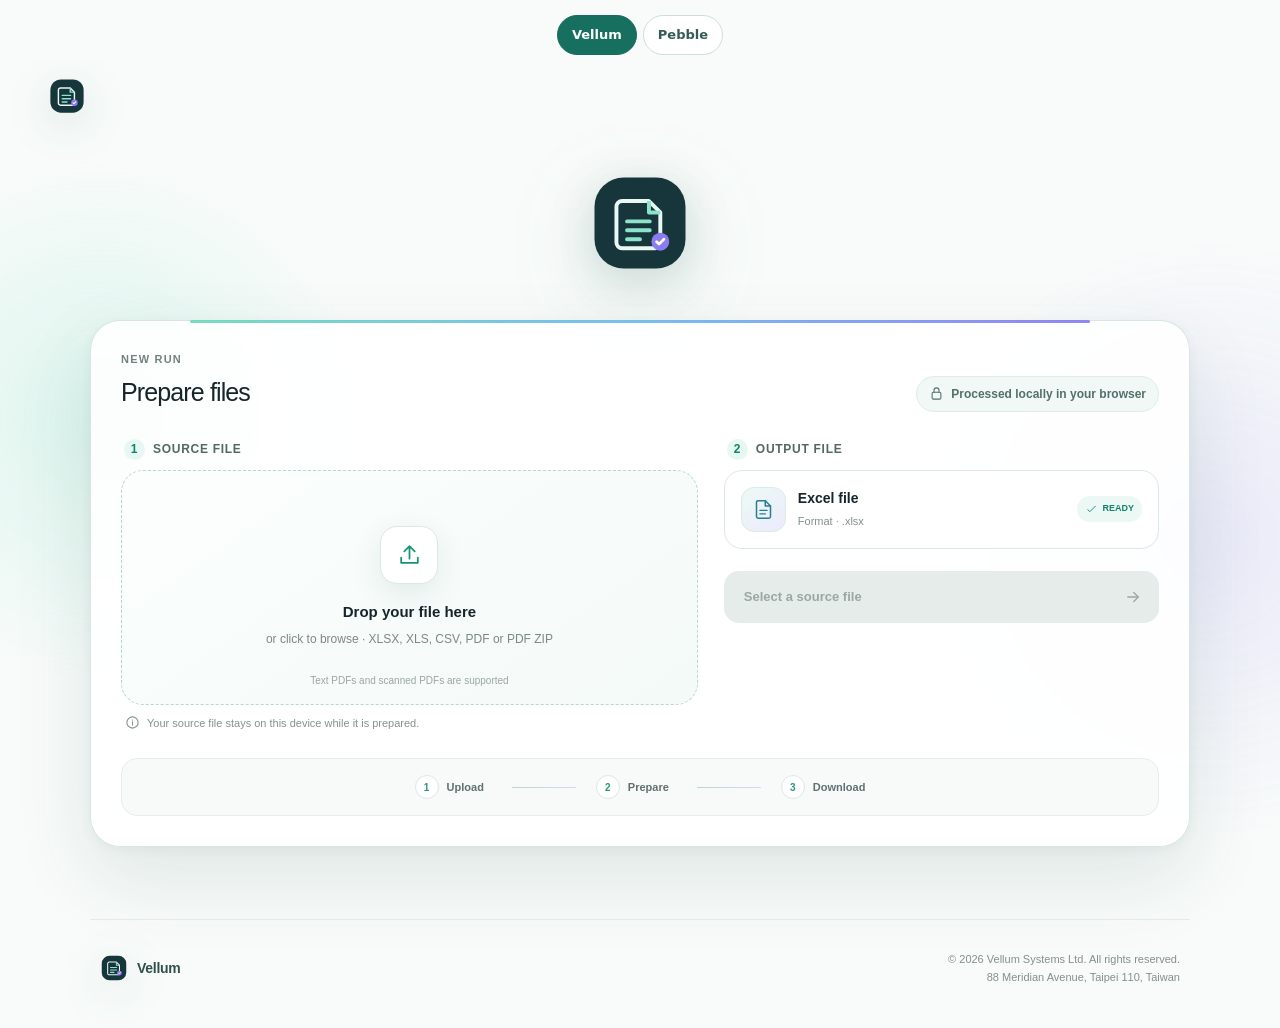
==== commit 688869a4: "Restore original Vellum interface and refine separate Pebble design (R18)" ====
--- a/index.html
+++ b/index.html
@@ -4,25 +4,28 @@
     <meta charset="UTF-8" />
     <meta http-equiv="Cache-Control" content="no-cache, no-store, must-revalidate" />
     <meta name="viewport" content="width=device-width, initial-scale=1.0" />
-    <title>Pebble</title>
-    <meta name="vellum-build" content="pebble-ui-20261030-r17" />
-    <meta name="description" content="A local file workspace." />
-    <meta property="og:title" content="Pebble" />
-    <meta property="og:description" content="A local file workspace." />
+    <title>Vellum</title>
+    <meta name="vellum-build" content="vellum-restored-20261030-r18" />
+    <meta name="description" content="Prepare Excel files from Excel, CSV and PDF sources." />
+    <meta property="og:title" content="Vellum" />
+    <meta property="og:description" content="Files, precisely prepared." />
     <meta property="og:type" content="website" />
     <meta property="og:url" content="https://lulu8471.github.io/Vellum/" />
+    <meta property="og:image" content="https://lulu8471.github.io/Vellum/og.png" />
+    <meta property="og:image:width" content="1200" />
+    <meta property="og:image:height" content="630" />
+    <meta property="og:image:alt" content="Vellum document workspace" />
     <meta name="twitter:card" content="summary_large_image" />
-    <meta name="twitter:title" content="Pebble" />
-    <meta name="twitter:description" content="A local file workspace." />
-    <link rel="icon" href="./pebble.svg" />
-    <script type="importmap">{"imports":{"./assets/index-VELLUM-BOUNDED15-20261029.js":"./assets/index-PEBBLE17-20261030.js"}}</script>
-    <script type="module" crossorigin src="./assets/index-PEBBLE17-20261030.js"></script>
+    <meta name="twitter:title" content="Vellum" />
+    <meta name="twitter:description" content="Files, precisely prepared." />
+    <meta name="twitter:image" content="https://lulu8471.github.io/Vellum/og.png" />
+    <link rel="icon" href="./favicon.svg" />
+    <script type="module" crossorigin src="./assets/index-VELLUM-BOUNDED15-20261029.js"></script>
     <link rel="stylesheet" crossorigin href="./assets/index-CRUICwTH.css">
-    <link rel="stylesheet" href="./assets/mode-navigation.css?v=r17">
-    <link rel="stylesheet" href="./assets/pebble-home.css">
+    <link rel="stylesheet" href="./assets/mode-navigation.css?v=r18">
   </head>
   <body>
-    <nav class="vellum-mode-navigation" aria-label="Workspace"><a href="./" aria-current="page">Workspace 1</a><a href="./pebble.html">Workspace 2</a></nav>
+    <nav class="vellum-mode-navigation" aria-label="Pages"><a href="./" aria-current="page">Vellum</a><a href="./pebble.html">Pebble</a></nav>
     <div id="root"></div>
   </body>
 </html>
--- a/assets/mode-navigation.css
+++ b/assets/mode-navigation.css
@@ -1 +1 @@
-.vellum-mode-navigation{box-sizing:border-box;position:relative;z-index:2;display:flex;justify-content:center;gap:4px;flex-wrap:wrap;padding:14px 16px 4px;font:500 12px/1.5 system-ui,-apple-system,BlinkMacSystemFont,"Segoe UI",sans-serif}.vellum-mode-navigation a{color:#687783;text-decoration:none;padding:8px 14px;border:1px solid transparent;border-radius:6px;background:transparent}.vellum-mode-navigation a[aria-current=page]{color:#354b5d;background:#e9edf0;border-color:#dce2e7}.vellum-mode-navigation a:focus-visible{outline:3px solid #8baac3;outline-offset:3px}
+.vellum-mode-navigation{box-sizing:border-box;position:relative;z-index:2;display:flex;justify-content:center;gap:6px;flex-wrap:wrap;padding:15px 16px 4px;font:600 13px/1.5 system-ui,-apple-system,BlinkMacSystemFont,"Segoe UI",sans-serif}.vellum-mode-navigation a{color:#345b56;text-decoration:none;padding:9px 14px;border:1px solid #cfdedb;border-radius:999px;background:#fff}.vellum-mode-navigation a[aria-current=page]{color:#fff;background:#176f60;border-color:#176f60}.vellum-mode-navigation a:focus-visible{outline:3px solid #9bbff3;outline-offset:3px}
